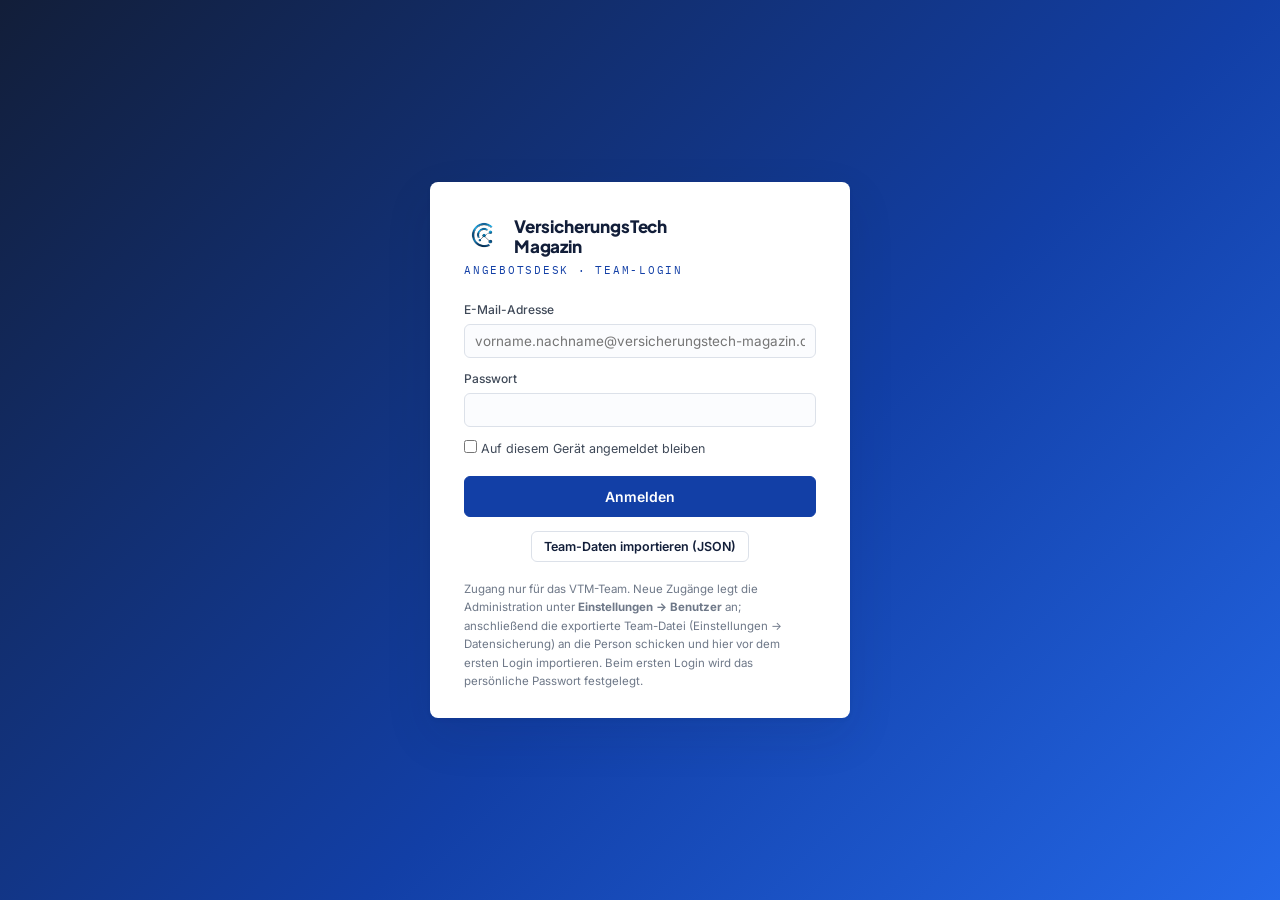
==== index.html @ db89c4b0 "Team-Onboarding: Datenimport direkt am Login-Screen Neue Benutzer existieren nur im Browser der Admi" ====
<!DOCTYPE html>
<html lang="de">
<head>
<meta charset="UTF-8">
<meta name="viewport" content="width=device-width, initial-scale=1.0">
<meta name="robots" content="noindex, nofollow">
<title>VTM Angebotsdesk · Angebote, Verträge &amp; Rechnungen</title>
<link rel="icon" type="image/png" href="assets/vtm-logo-color.png">
<link rel="preconnect" href="https://fonts.googleapis.com">
<link href="https://fonts.googleapis.com/css2?family=Plus+Jakarta+Sans:wght@500;600;700;800&family=Inter:wght@400;500;600;700&family=Source+Serif+4:ital,opsz,wght@0,8..60,400;0,8..60,600;1,8..60,400&family=IBM+Plex+Mono:wght@400;500;600&display=swap" rel="stylesheet">
<link rel="stylesheet" href="app.css">
</head>
<body>

<!-- ================= LOGIN ================= -->
<div class="login-screen" id="login-screen">
  <form class="login-card" id="login-form" novalidate>
    <div class="lc-brand">
      <img src="assets/vtm-logo-color.png" alt="">
      <b>VersicherungsTech<br>Magazin</b>
    </div>
    <div class="lc-sub">Angebotsdesk · Team-Login</div>
    <div class="login-error" id="login-error" role="alert"></div>
    <div class="login-info" id="login-info"></div>
    <label><span>E-Mail-Adresse</span>
      <input type="email" id="login-email" autocomplete="username" placeholder="vorname.nachname@versicherungstech-magazin.de" required>
    </label>
    <label id="login-pass-wrap"><span id="login-pass-label">Passwort</span>
      <input type="password" id="login-pass" autocomplete="current-password" required>
    </label>
    <label id="login-pass2-wrap" style="display:none"><span>Passwort wiederholen</span>
      <input type="password" id="login-pass2" autocomplete="new-password">
    </label>
    <label class="login-remember"><input type="checkbox" id="login-remember"> Auf diesem Gerät angemeldet bleiben</label>
    <button type="submit" class="btn blue" id="login-submit">Anmelden</button>
    <div class="inline-actions" style="margin-top:14px;justify-content:center">
      <button type="button" class="btn" onclick="document.getElementById('login-import').click()">Team-Daten importieren (JSON)</button>
      <input type="file" id="login-import" accept="application/json" style="display:none">
    </div>
    <div class="lc-foot">Zugang nur für das VTM-Team. Neue Zugänge legt die Administration unter <b>Einstellungen → Benutzer</b> an; anschließend die exportierte Team-Datei (Einstellungen → Datensicherung) an die Person schicken und hier vor dem ersten Login importieren. Beim ersten Login wird das persönliche Passwort festgelegt.</div>
  </form>
</div>

<!-- ================= APP ================= -->
<div class="app" id="app">
  <aside class="sidebar">
    <div class="sb-brand">
      <img src="assets/vtm-logo-white.png" alt="">
      <div><b>VTM Angebotsdesk</b><span>Sales · Master Next</span></div>
    </div>
    <nav id="mainnav" aria-label="Hauptnavigation">
      <a href="#/dashboard" data-nav="dashboard">Dashboard</a>
      <a href="#/angebote" data-nav="angebote">Angebote</a>
      <a href="#/neu" data-nav="neu">＋ Neues Angebot</a>
      <a href="#/kunden" data-nav="kunden">Kunden</a>
      <a href="#/katalog" data-nav="katalog">Produkte &amp; Leistungen</a>
      <a href="#/freigaben" data-nav="freigaben">Freigaben <span class="nv-count" id="nav-freigaben-count" style="display:none"></span></a>
      <a href="#/vorlagen" data-nav="vorlagen">Vorlagen</a>
      <div class="nv-sep">Verwaltung</div>
      <a href="#/einstellungen" data-nav="einstellungen">Einstellungen</a>
    </nav>
    <div class="sb-user">
      <b id="sb-user-name">—</b>
      <span id="sb-user-role">—</span>
      <button onclick="Auth.logout()">Abmelden</button>
    </div>
  </aside>

  <div class="main">

    <!-- ===== DASHBOARD ===== -->
    <section class="view" id="view-dashboard" hidden>
      <div class="pagehead">
        <div><h1>Dashboard</h1><div class="ph-sub" id="dash-greeting"></div></div>
        <div class="spacer"></div>
        <button class="btn blue" onclick="Views.newOffer()">＋ Neues Angebot</button>
      </div>
      <div class="content" id="dash-content"></div>
    </section>

    <!-- ===== ANGEBOTE ===== -->
    <section class="view" id="view-angebote" hidden>
      <div class="pagehead">
        <div><h1>Angebote</h1><div class="ph-sub">Alle Angebote des Teams, mit Status und Freigabestand</div></div>
        <div class="spacer"></div>
        <button class="btn" onclick="Views.exportOffersCSV()">CSV-Export</button>
        <button class="btn blue" onclick="Views.newOffer()">＋ Neues Angebot</button>
      </div>
      <div class="content">
        <div class="toolbar">
          <input type="search" id="offers-search" placeholder="Suchen: Nummer, Kunde, Betreff …" aria-label="Angebote durchsuchen">
          <select id="offers-status" aria-label="Nach Status filtern">
            <option value="">Alle Status</option>
            <option value="entwurf">Entwurf</option>
            <option value="pruefung">In Prüfung</option>
            <option value="freigegeben">Freigegeben</option>
            <option value="versendet">Versendet</option>
            <option value="angenommen">Angenommen</option>
            <option value="abgelehnt">Abgelehnt</option>
          </select>
          <select id="offers-betreuer" aria-label="Nach Betreuung filtern"><option value="">Alle Betreuer</option></select>
          <div class="spacer"></div>
          <span class="result-count" id="offers-count"></span>
        </div>
        <div class="card table-scroll" id="offers-table"></div>
      </div>
    </section>

    <!-- ===== EDITOR ===== -->
    <section class="view" id="view-editor" hidden>
      <div class="editor-bar">
        <button class="btn" onclick="Editor.backToList()">← Angebote</button>
        <span class="eb-id" id="editor-id">—</span>
        <span id="editor-status"></span>
        <div class="spacer"></div>
        <span class="autosave" id="editor-autosave"></span>
        <button class="btn" onclick="Editor.save(true)">Speichern</button>
        <span id="editor-workflow-actions"></span>
        <button class="btn" onclick="Editor.mailText()">E-Mail-Text</button>
        <button class="btn" onclick="Editor.exportWord()">Word-Export</button>
        <button class="btn blue" onclick="Editor.print()">Als PDF drucken</button>
      </div>
      <nav class="tabs" aria-label="Dokumenttyp">
        <button id="tab-angebot" class="active" onclick="Editor.setTab('angebot')">Angebot</button>
        <button id="tab-vertrag" onclick="Editor.setTab('vertrag')">Vertrag</button>
        <button id="tab-rechnung" onclick="Editor.setTab('rechnung')">Rechnung</button>
      </nav>

      <div class="editor-layout">
        <div class="formpane" id="formpane">

          <div class="notice warn" id="freigabe-note" style="display:none"></div>

          <!-- ===== ANGEBOT-FORMULAR ===== -->
          <div id="form-angebot">
            <fieldset>
              <legend>Kunde</legend>
              <div class="row">
                <label><span>Aus Kundenliste übernehmen</span>
                  <select id="kunde-select" onchange="Editor.pickCustomer(this.value)"><option value="">— Kunde wählen —</option></select></label>
                <label><span>&nbsp;</span><button type="button" class="btn" style="width:100%" onclick="Editor.saveAsCustomer()">Als Kunde speichern</button></label>
              </div>
              <div class="row">
                <label class="single" style="grid-column:1/-1"><span>Firma</span><input type="text" data-k="kunde.firma" placeholder="Muster Versicherung AG"></label>
              </div>
              <div class="row">
                <label><span>Anrede</span>
                  <select data-k="kunde.anrede"><option>Frau</option><option>Herr</option><option value="">Neutral</option></select></label>
                <label><span>Ansprechpartner/in</span><input type="text" data-k="kunde.name" placeholder="Hanna Löbe"></label>
              </div>
              <div class="row">
                <label><span>Funktion</span><input type="text" data-k="kunde.funktion" placeholder="Managerin Marketing"></label>
                <label><span>E-Mail</span><input type="email" data-k="kunde.email" placeholder="h.loebe@..."></label>
              </div>
              <div class="row">
                <label><span>Straße, Nr.</span><input type="text" data-k="kunde.strasse" placeholder="Riesstraße 25"></label>
                <label><span>PLZ, Ort</span><input type="text" data-k="kunde.plzort" placeholder="80992 München"></label>
              </div>
            </fieldset>

            <fieldset>
              <legend>Angebot</legend>
              <div class="row thirds">
                <label><span>Angebotsnr.</span><input type="text" data-k="meta.nr" placeholder="A-2026-042"></label>
                <label><span>Datum</span><input type="date" data-k="meta.datum"></label>
                <label><span>Gültig bis</span><input type="date" data-k="meta.gueltig"></label>
              </div>
              <div class="inline-actions"><button type="button" class="btn" onclick="Editor.pullNumber('angebot')">Nächste Nummer ziehen</button></div>
              <div class="row" style="margin-top:10px">
                <label class="single" style="grid-column:1/-1"><span>Betreff / Kampagnentitel</span><input type="text" data-k="meta.betreff" placeholder="Mediapaket zur Bewerbung der ..."></label>
              </div>
              <div class="row">
                <label><span>Anlass / Event (optional)</span><input type="text" data-k="meta.anlass" placeholder="MMM Fachmesse, 21. April 2026"></label>
                <label><span>Betreuung durch</span>
                  <select data-k="meta.betreuer" id="betreuer-select"></select></label>
              </div>
              <label class="switch"><input type="checkbox" data-k="meta.kpi" checked> Reichweiten-Kennzahlen im Angebot zeigen</label>
            </fieldset>

            <fieldset>
              <legend>Anschreiben</legend>
              <div class="row">
                <label><span>Vorlage</span><select id="anschreiben-tpl"></select></label>
                <label><span>&nbsp;</span><button type="button" class="btn" style="width:100%" onclick="Editor.applyTemplate()">Vorlage einsetzen</button></label>
              </div>
              <textarea data-k="anschreiben" rows="7" placeholder="Persönliches Anschreiben ..."></textarea>
              <div class="inline-actions"><button type="button" class="btn" onclick="Editor.genAnschreiben()">Vorschlag aus Kundendaten erzeugen</button></div>
              <div class="hint">Der Vorschlag ist ein Startpunkt. Bitte immer individuell anpassen.</div>
            </fieldset>

            <fieldset>
              <legend>Leistungskatalog</legend>
              <div class="cat-group">Beliebte Kombinationen · 1 Klick, danach frei anpassbar</div>
              <div class="bundles" id="bundles"></div>
              <div id="catalog"></div>
              <div class="inline-actions" style="margin-top:12px"><button type="button" class="btn ghost" onclick="Editor.addPos()">＋ Freie Position</button></div>
            </fieldset>

            <fieldset>
              <legend>Positionen &amp; Preis</legend>
              <div id="poslist"></div>
              <div class="row" style="margin-top:12px">
                <label><span>Paketrabatt gesamt (%)</span><input type="number" min="0" max="100" step="0.5" data-k="rabatt"></label>
                <label><span>Zahlungsziel (Tage)</span><input type="number" min="0" step="1" data-k="zahlungsziel"></label>
              </div>
              <div class="hint" style="margin-bottom:8px">Mengenrabatt für Sponsored LinkedIn Posts (ab 5 Posts −10 %, ab 10 Posts −20 %) wird automatisch als Positionsrabatt gesetzt.</div>
              <div class="totals" id="totals"></div>
            </fieldset>

            <fieldset>
              <legend>Interne Steuerung (erscheint nicht im Dokument)</legend>
              <div class="row">
                <label><span>Wiedervorlage am</span><input type="date" data-k="intern.wiedervorlage"></label>
                <label><span>Abschlusswahrscheinlichkeit</span>
                  <select data-k="intern.chance">
                    <option value="">—</option><option value="25">25 % · Erstkontakt</option>
                    <option value="50">50 % · Angebot besprochen</option>
                    <option value="75">75 % · Mündliche Zusage</option>
                  </select></label>
              </div>
              <label class="single"><span>Interne Notiz</span><textarea data-k="intern.notiz" rows="3" placeholder="Gesprächsnotizen, nächste Schritte …"></textarea></label>
            </fieldset>
          </div>

          <!-- ===== VERTRAG-FORMULAR ===== -->
          <div id="form-vertrag" style="display:none">
            <div class="notice">Kundendaten, Angebotsbezug und Vergütung werden automatisch aus dem Angebot übernommen. Hier nur die vertragsspezifischen Punkte ergänzen.</div>
            <fieldset>
              <legend>Vertragsdaten</legend>
              <div class="row thirds">
                <label><span>Vertrags-Nr.</span><input type="text" data-k="vertrag.nr" placeholder="V-2026-018"></label>
                <label><span>Vertragsdatum</span><input type="date" data-k="vertrag.datum"></label>
                <label><span>Gerichtsstand</span><input type="text" data-k="vertrag.gerichtsstand"></label>
              </div>
              <div class="inline-actions"><button type="button" class="btn" onclick="Editor.pullNumber('vertrag')">Nächste Nummer ziehen</button></div>
            </fieldset>
            <fieldset>
              <legend>Laufzeit &amp; Kündigung</legend>
              <div class="row">
                <label><span>Beginn</span><input type="date" data-k="vertrag.beginn"></label>
                <label><span>Ende</span><input type="date" data-k="vertrag.ende"></label>
              </div>
              <div class="row single">
                <label><span>Kündigungsfrist</span><input type="text" data-k="vertrag.kuendigung" placeholder="drei Monate zum Laufzeitende"></label>
              </div>
            </fieldset>
            <fieldset>
              <legend>Ergänzende Regelungen (optional)</legend>
              <textarea data-k="vertrag.zusatz" rows="4" placeholder="z. B. Freigabeprozesse, Materiallieferung, Reporting-Turnus ..."></textarea>
            </fieldset>
            <div class="notice warn"><b>Hinweis:</b> Dieses Dokument ist ein Vertragsentwurf auf Basis der VTM-Standardvorlage. Vor Versand an den Kunden gilt die interne Freigabe durch die Geschäftsführung; bei Abweichungen von der Standardvorlage zusätzlich rechtliche Prüfung.</div>
          </div>

          <!-- ===== RECHNUNG-FORMULAR ===== -->
          <div id="form-rechnung" style="display:none">
            <div class="notice">Empfänger und Positionen werden aus dem Angebot übernommen. Rechnungsnummernkreis: VTM-JJJJ-NNNN (fortlaufend mit den bestehenden Rechnungen).</div>
            <fieldset>
              <legend>Rechnungsdaten</legend>
              <div class="row">
                <label><span>Rechnungsnr.</span><input type="text" data-k="rechnung.nr" placeholder="VTM-2026-0028"></label>
                <label><span>Rechnungsdatum</span><input type="date" data-k="rechnung.datum"></label>
              </div>
              <div class="inline-actions"><button type="button" class="btn" onclick="Editor.pullNumber('rechnung')">Nächste Nummer ziehen</button></div>
              <div class="row" style="margin-top:10px">
                <label><span>Leistungszeitraum von</span><input type="date" data-k="rechnung.von"></label>
                <label><span>Leistungszeitraum bis</span><input type="date" data-k="rechnung.bis"></label>
              </div>
              <div class="row single">
                <label><span>Bezug (optional, z. B. Angebots- oder Vertragsnummer)</span><input type="text" data-k="rechnung.bezug" placeholder="wird sonst automatisch aus dem Angebot übernommen"></label>
              </div>
              <div class="hint">Fälligkeitsdatum wird aus Rechnungsdatum + Zahlungsziel (Reiter Angebot) berechnet.</div>
            </fieldset>
            <div class="notice warn"><b>Interner Hinweis (nicht auf der Rechnung):</b> USt-Ausweis 19 % entspricht der aktuellen Praxis. Die Abgrenzung zur Kleinunternehmerregelung nach § 19 UStG ist beim Steuerberater in Klärung. Bis zur Klärung Rechnungen nur nach Rücksprache mit der Geschäftsführung versenden.</div>
          </div>
        </div>

        <!-- ===== PREVIEW ===== -->
        <div class="previewpane">
          <div class="sheet doc" id="sheet-angebot"></div>
          <div class="sheet doc" id="sheet-vertrag" style="display:none"></div>
          <div class="sheet doc" id="sheet-rechnung" style="display:none"></div>
        </div>
      </div>
    </section>

    <!-- ===== KUNDEN ===== -->
    <section class="view" id="view-kunden" hidden>
      <div class="pagehead">
        <div><h1>Kunden</h1><div class="ph-sub">Gemeinsamer Kundenstamm des Teams</div></div>
        <div class="spacer"></div>
        <button class="btn blue" onclick="Views.editCustomer()">＋ Neuer Kunde</button>
      </div>
      <div class="content">
        <div class="toolbar">
          <input type="search" id="kunden-search" placeholder="Suchen: Firma, Ansprechpartner, Ort …" aria-label="Kunden durchsuchen">
          <div class="spacer"></div>
          <span class="result-count" id="kunden-count"></span>
        </div>
        <div class="card table-scroll" id="kunden-table"></div>
      </div>
    </section>

    <!-- ===== KATALOG ===== -->
    <section class="view" id="view-katalog" hidden>
      <div class="pagehead">
        <div><h1>Produkte &amp; Leistungen</h1><div class="ph-sub">Leistungskatalog und Paket-Kombinationen · Preise netto zzgl. USt.</div></div>
      </div>
      <div class="content" id="katalog-content"></div>
    </section>

    <!-- ===== FREIGABEN ===== -->
    <section class="view" id="view-freigaben" hidden>
      <div class="pagehead">
        <div><h1>Freigaben</h1><div class="ph-sub" id="freigaben-sub"></div></div>
      </div>
      <div class="content" id="freigaben-content"></div>
    </section>

    <!-- ===== VORLAGEN ===== -->
    <section class="view" id="view-vorlagen" hidden>
      <div class="pagehead">
        <div><h1>Vorlagen</h1><div class="ph-sub">Textbausteine für Anschreiben und E-Mails</div></div>
        <div class="spacer"></div>
        <button class="btn blue" onclick="Views.editTemplate()">＋ Neue Vorlage</button>
      </div>
      <div class="content" id="vorlagen-content"></div>
    </section>

    <!-- ===== EINSTELLUNGEN ===== -->
    <section class="view" id="view-einstellungen" hidden>
      <div class="pagehead">
        <div><h1>Einstellungen</h1><div class="ph-sub" id="settings-sub"></div></div>
      </div>
      <div class="content" id="settings-content"></div>
    </section>

  </div>
</div>

<!-- Generisches Modal -->
<div class="modal-bg" id="modal-bg">
  <div class="modal" id="modal" role="dialog" aria-modal="true"></div>
</div>

<div class="toast" id="toast" role="status" aria-live="polite"></div>

<script src="data.js"></script>
<script src="app.js"></script>
</body>
</html>
---- app.css ----
/* =========================================================
   VTM Angebotsdesk · Stylesheet
   Design Tokens: VTM Brand Design System „Master Next"
   Webanwendungs-Regeln: Cobalt strukturiert, Electric für
   Aktionen, Brass nur für Research/Evidenz, keine
   dekorative Dauerbewegung.
   ========================================================= */

:root{
  /* Primitive Farben */
  --c-cobalt-950:#121e39; --c-cobalt-900:#172645; --c-cobalt-800:#203255; --c-cobalt-700:#2c4065;
  --c-blue-800:#0e3387; --c-blue-700:#123fa6; --c-blue-600:#2468e8; --c-blue-500:#427ef0;
  --c-blue-100:#dce8ff; --c-blue-050:#f2f6ff;
  --c-brass-700:#9b7017; --c-brass-600:#b48220; --c-brass-500:#c99b32; --c-brass-300:#e4c36e; --c-brass-100:#f8edcf;
  --c-white:#ffffff; --c-paper:#fbfcfe; --c-paper-blue:#f7f9fd;
  --c-neutral-100:#edf0f5; --c-neutral-200:#dce1e9; --c-neutral-300:#c7ced9;
  --c-neutral-500:#6e7888; --c-neutral-700:#3f4958; --c-black:#080d18;
  --c-success:#17663a; --c-success-bg:#e8f6ee;
  --c-warning:#7a5200; --c-warning-bg:#fff3d2;
  --c-danger:#a52626; --c-danger-bg:#fdeaea;

  /* Semantik */
  --surface-page:var(--c-white); --surface-soft:var(--c-paper);
  --surface-muted:var(--c-paper-blue); --surface-dark:var(--c-cobalt-950);
  --text-primary:var(--c-cobalt-950); --text-secondary:var(--c-neutral-700);
  --text-muted:var(--c-neutral-500); --text-inverse:var(--c-white);
  --border-soft:rgb(18 30 57 / 0.10); --border-medium:rgb(18 30 57 / 0.18);
  --border-electric:rgb(18 63 166 / 0.24); --border-brass:rgb(155 112 23 / 0.26);
  --action:var(--c-blue-700); --action-hover:var(--c-blue-800);
  --action-soft:var(--c-blue-050); --focus:var(--c-blue-600);
  --research:var(--c-brass-700);

  /* Typografie */
  --font-display:"Plus Jakarta Sans","Aptos Display","Segoe UI",Arial,sans-serif;
  --font-body:"Inter","Aptos","Segoe UI",Arial,sans-serif;
  --font-editorial:"Source Serif 4","Iowan Old Style","Palatino Linotype",Georgia,serif;
  --font-mono:"IBM Plex Mono","SFMono-Regular",Consolas,"Liberation Mono",monospace;

  /* Layout */
  --radius-s:4px; --radius-m:6px; --radius-l:8px;
  --shadow-soft:0 1px 2px rgb(18 30 57 / .04),0 12px 32px rgb(18 30 57 / .055);
  --shadow-medium:0 2px 4px rgb(18 30 57 / .05),0 18px 48px rgb(18 30 57 / .10);
  --gradient-brand:linear-gradient(135deg,var(--c-cobalt-950) 0%,var(--c-blue-700) 58%,var(--c-blue-600) 100%);
  --gradient-signature:linear-gradient(135deg,var(--c-brass-300),var(--c-brass-500) 46%,var(--c-brass-700));
  --sidebar-w:232px;
}

*{box-sizing:border-box;margin:0;padding:0}
html,body{height:100%}
body{font-family:var(--font-body);background:var(--surface-muted);color:var(--text-primary);font-size:14px;line-height:1.55}
:focus-visible{outline:2px solid var(--focus);outline-offset:2px}
button{font-family:inherit}
a{color:var(--action)}

/* ============ LOGIN ============ */
.login-screen{position:fixed;inset:0;display:flex;align-items:center;justify-content:center;background:var(--surface-dark);background-image:var(--gradient-brand);z-index:500;padding:20px}
.login-card{background:#fff;border-radius:var(--radius-l);box-shadow:var(--shadow-medium);width:min(420px,94vw);padding:34px 34px 28px}
.login-card .lc-brand{display:flex;align-items:center;gap:12px;margin-bottom:6px}
.login-card .lc-brand img{height:38px;width:auto}
.login-card .lc-brand b{font-family:var(--font-display);font-size:17px;font-weight:800;letter-spacing:-.01em;line-height:1.2}
.login-card .lc-sub{font-family:var(--font-mono);font-size:11px;letter-spacing:.16em;text-transform:uppercase;color:var(--action);margin-bottom:22px}
.login-card label{display:block;margin-bottom:12px}
.login-card label span{display:block;font-size:12px;color:var(--text-secondary);margin-bottom:4px;font-weight:500}
.login-card .login-error{background:var(--c-danger-bg);color:var(--c-danger);border-radius:var(--radius-m);padding:9px 12px;font-size:12.5px;margin-bottom:12px;display:none}
.login-card .login-info{background:var(--action-soft);color:var(--text-secondary);border:1px solid var(--border-electric);border-radius:var(--radius-m);padding:9px 12px;font-size:12.5px;margin-bottom:12px;display:none}
.login-card .login-error.show,.login-card .login-info.show{display:block}
.login-card .btn.blue{width:100%;padding:11px;font-size:14px;margin-top:6px}
.login-card .lc-foot{margin-top:18px;font-size:11.5px;color:var(--text-muted);line-height:1.6}
.login-remember{display:flex;align-items:center;gap:8px;font-size:12.5px;color:var(--text-secondary);margin:4px 0 6px;cursor:pointer}
.login-remember input{width:auto}

/* ============ APP SHELL ============ */
.app{display:none;min-height:100vh}
.app.active{display:block}

.sidebar{position:fixed;top:0;left:0;bottom:0;width:var(--sidebar-w);background:var(--surface-dark);color:var(--text-inverse);display:flex;flex-direction:column;z-index:60}
.sidebar .sb-brand{display:flex;align-items:center;gap:10px;padding:16px 18px 14px;border-bottom:1px solid rgba(255,255,255,.12)}
.sidebar .sb-brand img{height:30px;width:auto}
.sidebar .sb-brand b{font-family:var(--font-display);font-weight:800;font-size:13.5px;line-height:1.25;letter-spacing:-.01em}
.sidebar .sb-brand span{display:block;font-family:var(--font-mono);font-size:9.5px;color:var(--c-blue-100);letter-spacing:.16em;text-transform:uppercase;font-weight:400}
.sidebar nav{flex:1;padding:14px 10px;overflow-y:auto}
.sidebar nav a{display:flex;align-items:center;gap:10px;color:rgba(255,255,255,.78);text-decoration:none;font-size:13px;font-weight:500;padding:9px 12px;border-radius:var(--radius-m);margin-bottom:2px;border-left:2.5px solid transparent}
.sidebar nav a:hover{background:rgba(255,255,255,.08);color:#fff}
.sidebar nav a[aria-current="page"]{background:rgba(36,104,232,.22);color:#fff;border-left-color:var(--c-blue-600)}
.sidebar nav a .nv-count{margin-left:auto;font-family:var(--font-mono);font-size:10.5px;background:var(--c-blue-600);color:#fff;border-radius:99px;padding:1px 7px}
.sidebar nav .nv-sep{font-family:var(--font-mono);font-size:9.5px;letter-spacing:.16em;text-transform:uppercase;color:rgba(255,255,255,.4);padding:14px 12px 6px}
.sidebar .sb-user{border-top:1px solid rgba(255,255,255,.12);padding:14px 18px;font-size:12.5px}
.sidebar .sb-user b{display:block;font-size:13px}
.sidebar .sb-user span{color:rgba(255,255,255,.6);font-family:var(--font-mono);font-size:10.5px;letter-spacing:.08em;text-transform:uppercase}
.sidebar .sb-user button{margin-top:8px;background:transparent;border:1px solid rgba(255,255,255,.28);color:#fff;font-size:11.5px;padding:5px 10px;border-radius:var(--radius-m);cursor:pointer}
.sidebar .sb-user button:hover{background:rgba(255,255,255,.12)}

.main{margin-left:var(--sidebar-w);min-height:100vh;display:flex;flex-direction:column}
.pagehead{background:var(--surface-page);border-bottom:1px solid var(--c-neutral-200);padding:16px 28px;display:flex;align-items:center;gap:16px;flex-wrap:wrap;position:sticky;top:0;z-index:40}
.pagehead h1{font-family:var(--font-display);font-size:19px;font-weight:800;letter-spacing:-.01em}
.pagehead .ph-sub{font-size:12.5px;color:var(--text-muted)}
.pagehead .spacer{flex:1}
.content{padding:24px 28px 70px;flex:1}

@media(max-width:900px){
  :root{--sidebar-w:0px}
  .sidebar{position:sticky;width:100%;bottom:auto;flex-direction:row;align-items:center;height:auto;overflow-x:auto}
  .sidebar .sb-brand{border-bottom:none;padding:10px 14px;flex:none}
  .sidebar nav{display:flex;padding:6px;flex:none}
  .sidebar nav .nv-sep{display:none}
  .sidebar nav a{white-space:nowrap;border-left:none;border-bottom:2.5px solid transparent}
  .sidebar nav a[aria-current="page"]{border-bottom-color:var(--c-blue-600)}
  .sidebar .sb-user{display:none}
  .main{margin-left:0}
  .pagehead{position:static}
}

/* ============ KOMPONENTEN ============ */
.btn{border:1px solid var(--c-neutral-200);background:#fff;color:var(--text-primary);font-size:12.5px;font-weight:600;padding:7px 12px;border-radius:var(--radius-m);cursor:pointer;transition:all .15s}
.btn:hover{border-color:var(--action);color:var(--action)}
.btn.ghost{border-style:dashed;color:var(--text-secondary)}
.btn.danger{color:var(--c-danger)}
.btn.danger:hover{border-color:var(--c-danger)}
.btn.blue{background:var(--action);border-color:var(--action);color:#fff}
.btn.blue:hover{background:var(--action-hover);border-color:var(--action-hover);color:#fff}
.btn.success{background:var(--c-success);border-color:var(--c-success);color:#fff}
.btn.success:hover{opacity:.92}
.btn:disabled{opacity:.5;cursor:not-allowed}
.inline-actions{display:flex;gap:8px;flex-wrap:wrap;margin-top:6px}

.badge{display:inline-flex;align-items:center;gap:5px;font-family:var(--font-mono);font-size:10.5px;letter-spacing:.06em;padding:3px 9px;border-radius:99px;font-weight:500;white-space:nowrap}
.badge::before{content:"";width:6px;height:6px;border-radius:50%;background:currentColor}
.badge.st-entwurf{background:var(--c-neutral-100);color:var(--c-neutral-700)}
.badge.st-pruefung{background:var(--c-warning-bg);color:var(--c-warning)}
.badge.st-freigegeben{background:var(--action-soft);color:var(--action)}
.badge.st-versendet{background:var(--c-blue-100);color:var(--c-blue-800)}
.badge.st-angenommen{background:var(--c-success-bg);color:var(--c-success)}
.badge.st-abgelehnt{background:var(--c-danger-bg);color:var(--c-danger)}
.badge.st-abgelaufen{background:var(--c-neutral-100);color:var(--text-muted)}

.card{background:var(--surface-page);border:1px solid var(--c-neutral-200);border-radius:var(--radius-l);padding:18px 20px;box-shadow:var(--shadow-soft)}
.card h2{font-family:var(--font-mono);font-size:11px;letter-spacing:.16em;text-transform:uppercase;color:var(--action);font-weight:600;margin-bottom:12px;display:flex;align-items:center;gap:8px}
.card h2::after{content:"";flex:1;height:1px;background:var(--border-soft)}
.card h2 .h2-action{margin-left:auto}
.cardgrid{display:grid;gap:16px}
.cardgrid.cols-2{grid-template-columns:1fr 1fr}
@media(max-width:1100px){.cardgrid.cols-2{grid-template-columns:1fr}}

.kpi-row{display:grid;grid-template-columns:repeat(auto-fit,minmax(170px,1fr));gap:14px;margin-bottom:20px}
.kpi-tile{background:var(--surface-page);border:1px solid var(--c-neutral-200);border-radius:var(--radius-l);padding:16px 18px;box-shadow:var(--shadow-soft)}
.kpi-tile .kt-label{font-family:var(--font-mono);font-size:10px;letter-spacing:.14em;text-transform:uppercase;color:var(--text-muted);margin-bottom:6px}
.kpi-tile .kt-value{font-family:var(--font-display);font-size:24px;font-weight:800;letter-spacing:-.01em;font-variant-numeric:tabular-nums}
.kpi-tile .kt-note{font-size:11.5px;color:var(--text-secondary);margin-top:3px}
.kpi-tile.dark{background:var(--surface-dark);border-color:var(--surface-dark);color:#fff}
.kpi-tile.dark .kt-label{color:var(--c-blue-100)}
.kpi-tile.dark .kt-note{color:rgba(255,255,255,.65)}

table.data{width:100%;border-collapse:collapse;font-size:13px}
table.data th{font-family:var(--font-mono);font-size:10.5px;letter-spacing:.1em;text-transform:uppercase;color:var(--text-secondary);text-align:left;border-bottom:1.5px solid var(--text-primary);padding:8px 10px;white-space:nowrap}
table.data th.num,table.data td.num{text-align:right;font-variant-numeric:tabular-nums;white-space:nowrap}
table.data td{border-bottom:1px solid var(--border-soft);padding:10px;vertical-align:middle}
table.data tbody tr{cursor:default}
table.data tbody tr.clickable{cursor:pointer}
table.data tbody tr.clickable:hover{background:var(--action-soft)}
table.data .mono{font-family:var(--font-mono);font-size:12px}
table.data .sub{display:block;font-size:11.5px;color:var(--text-muted)}
.table-scroll{overflow-x:auto}

.toolbar{display:flex;gap:10px;align-items:center;flex-wrap:wrap;margin-bottom:16px}
.toolbar input[type=search],.toolbar select{border:1px solid var(--c-neutral-200);border-radius:var(--radius-m);padding:8px 11px;font-family:var(--font-body);font-size:13px;background:var(--surface-page)}
.toolbar input[type=search]{min-width:230px}
.toolbar .spacer{flex:1}
.result-count{font-family:var(--font-mono);font-size:11px;color:var(--text-muted)}

.empty{color:var(--text-secondary);font-size:13px;text-align:center;padding:28px 12px}
.empty b{display:block;font-family:var(--font-display);font-size:14.5px;color:var(--text-primary);margin-bottom:4px}
.empty .btn{margin-top:12px}

.list-plain{list-style:none}
.list-plain li{display:flex;justify-content:space-between;gap:10px;align-items:center;padding:9px 2px;border-bottom:1px solid var(--border-soft);font-size:13px}
.list-plain li:last-child{border-bottom:none}
.list-plain .lp-main b{display:block;font-size:13px}
.list-plain .lp-main span{font-size:11.5px;color:var(--text-muted)}

/* Formulare */
fieldset{border:none;margin-bottom:26px}
legend{font-family:var(--font-mono);font-size:11px;letter-spacing:.16em;text-transform:uppercase;color:var(--action);font-weight:600;margin-bottom:12px;display:flex;align-items:center;gap:8px;width:100%}
legend::after{content:"";flex:1;height:1px;background:var(--border-soft)}
#form-angebot fieldset legend::before,#form-vertrag fieldset legend::before,#form-rechnung fieldset legend::before{counter-increment:leg;content:counter(leg,decimal-leading-zero) " ·";color:var(--text-muted);font-weight:500}
#form-angebot,#form-vertrag,#form-rechnung{counter-reset:leg}
.row{display:grid;grid-template-columns:1fr 1fr;gap:10px;margin-bottom:10px}
.row.single{grid-template-columns:1fr}
.row.thirds{grid-template-columns:1fr 1fr 1fr}
label{display:block}
label>span{display:block;font-size:11.5px;color:var(--text-secondary);margin-bottom:4px;font-weight:500}
input[type=text],input[type=email],input[type=password],input[type=date],input[type=number],input[type=search],select,textarea{
  width:100%;border:1px solid var(--c-neutral-200);border-radius:var(--radius-m);padding:8px 10px;font-family:var(--font-body);font-size:13.5px;color:var(--text-primary);background:var(--surface-soft);transition:border-color .15s}
input:focus,select:focus,textarea:focus{outline:none;border-color:var(--action);background:#fff}
textarea{resize:vertical;line-height:1.55}
.hint{font-size:11.5px;color:var(--text-muted);margin-top:4px}
.field-error{font-size:11.5px;color:var(--c-danger);margin-top:4px}
.switch{display:flex;align-items:center;gap:8px;font-size:13px;color:var(--text-secondary);cursor:pointer;margin-bottom:8px}
.switch input{width:auto}

.notice{background:var(--action-soft);border:1px solid var(--border-electric);border-radius:var(--radius-l);padding:10px 12px;font-size:12.5px;color:var(--text-secondary);margin-bottom:16px}
.notice.warn{background:var(--c-warning-bg);border-color:rgb(122 82 0 / .25)}
.notice.warn b{color:var(--c-warning)}
.notice.success{background:var(--c-success-bg);border-color:rgb(23 102 58 / .25)}
.notice.success b{color:var(--c-success)}
.notice.danger{background:var(--c-danger-bg);border-color:rgb(165 38 38 / .25)}
.notice.danger b{color:var(--c-danger)}

/* ============ EDITOR ============ */
.editor-bar{background:var(--surface-page);border-bottom:1px solid var(--c-neutral-200);padding:10px 28px;display:flex;align-items:center;gap:10px;flex-wrap:wrap;position:sticky;top:0;z-index:45}
.editor-bar .eb-id{font-family:var(--font-mono);font-size:12px;color:var(--text-secondary)}
.editor-bar .eb-id b{color:var(--text-primary)}
.editor-bar .spacer{flex:1}
.editor-bar .autosave{font-family:var(--font-mono);font-size:10.5px;color:var(--text-muted)}

.tabs{display:flex;gap:0;background:var(--surface-page);border-bottom:1px solid var(--c-neutral-200);padding:0 28px}
.tabs button{background:none;border:none;border-bottom:2.5px solid transparent;padding:12px 18px;font-family:var(--font-mono);font-size:12px;letter-spacing:.1em;text-transform:uppercase;color:var(--text-secondary);cursor:pointer}
.tabs button.active{color:var(--action);border-bottom-color:var(--action);font-weight:600}

.editor-layout{display:grid;grid-template-columns:minmax(390px,480px) 1fr;gap:0}
@media(max-width:1050px){.editor-layout{grid-template-columns:1fr}.previewpane{border-left:none;border-top:1px solid var(--c-neutral-200)}}
.formpane{padding:22px 24px 60px;background:var(--surface-page);overflow-y:auto}

/* Katalog im Editor */
.cat-group{font-family:var(--font-mono);font-size:10px;letter-spacing:.14em;text-transform:uppercase;color:var(--text-muted);margin:14px 0 6px}
.cat-group:first-child{margin-top:0}
.catalog{display:grid;grid-template-columns:1fr 1fr;gap:8px}
.catalog button{text-align:left;border:1px solid var(--c-neutral-200);background:var(--surface-soft);border-radius:var(--radius-l);padding:9px 11px;cursor:pointer;transition:all .15s}
.catalog button:hover{border-color:var(--border-electric);background:var(--action-soft)}
.catalog b{display:block;font-size:12px;font-weight:700;color:var(--text-primary);line-height:1.3}
.catalog em{display:block;font-style:normal;font-family:var(--font-mono);font-size:10.5px;color:var(--action);margin-top:3px}
.bundles{display:grid;grid-template-columns:1fr;gap:8px;margin-bottom:6px}
.bundles button{text-align:left;border:1px solid var(--border-electric);background:var(--action-soft);border-radius:var(--radius-l);padding:10px 12px;cursor:pointer;transition:all .15s;display:flex;justify-content:space-between;align-items:center;gap:10px}
.bundles button:hover{background:#e9efff}
.bundles .bn b{display:block;font-family:var(--font-display);font-size:12.5px;font-weight:800}
.bundles .bn span{font-size:11.5px;color:var(--text-secondary)}
.bundles .bp{font-family:var(--font-mono);font-size:12px;color:var(--action);font-weight:600;white-space:nowrap}

/* Positionen */
.pos{border:1px solid var(--c-neutral-200);border-radius:var(--radius-l);padding:12px;margin-bottom:10px;background:var(--surface-soft);position:relative}
.pos .pos-head{display:grid;grid-template-columns:1fr 58px 92px 92px 62px 26px;gap:7px;align-items:end;margin-bottom:8px}
.pos .del{border:none;background:none;color:var(--c-neutral-300);font-size:16px;cursor:pointer;line-height:1;padding:6px 0}
.pos .del:hover{color:var(--c-danger)}
.totals{border-top:2px solid var(--text-primary);margin-top:14px;padding-top:10px;font-size:13.5px}
.totals .trow{display:flex;justify-content:space-between;padding:3px 0}
.totals .trow.grand{font-weight:800;font-size:15px;border-top:1px solid var(--border-soft);margin-top:6px;padding-top:8px}
.totals .trow .neg{color:var(--text-secondary)}

/* ============ PREVIEW / DOKUMENT ============ */
.previewpane{background:var(--c-neutral-100);border-left:1px solid var(--c-neutral-200);padding:28px 20px;overflow-y:auto;display:flex;flex-direction:column;align-items:center;gap:24px}
.sheet{background:#fff;width:210mm;max-width:100%;min-height:296mm;box-shadow:var(--shadow-medium);padding:20mm 18mm 26mm;position:relative;font-size:10.5pt;color:var(--text-primary)}

.doc-band{background:var(--surface-dark);background-image:var(--gradient-brand);color:#fff;margin:-20mm -18mm 0;padding:9mm 18mm 8mm;display:flex;justify-content:space-between;align-items:flex-end;print-color-adjust:exact;-webkit-print-color-adjust:exact}
.doc-band .wordmark b{font-family:var(--font-display);font-size:17pt;font-weight:800;letter-spacing:-.01em;display:block;line-height:1.15}
.doc-band .wordmark i{font-style:italic;font-size:8.5pt;color:var(--c-blue-100);font-family:var(--font-editorial)}
.doc-band .doctype{text-align:right}
.doc-band .doctype b{font-family:var(--font-mono);font-size:12pt;letter-spacing:.28em;color:#fff;display:block}
.doc-band .doctype span{font-family:var(--font-mono);font-size:8pt;color:var(--c-blue-100);letter-spacing:.1em}

/* Signature: Signal Line – eine Linie, ein seltener Lichtimpuls */
.signal-line{height:2px;margin:0 -18mm 9mm;background:var(--gradient-brand);position:relative;overflow:hidden;print-color-adjust:exact;-webkit-print-color-adjust:exact}
.signal-line::after{content:"";position:absolute;top:0;bottom:0;width:90px;background:linear-gradient(90deg,transparent,rgba(255,255,255,.9),transparent);animation:glint 14s ease-in-out infinite}
@keyframes glint{0%{transform:translateX(-120px)}16%{transform:translateX(calc(210mm + 120px))}100%{transform:translateX(calc(210mm + 120px))}}
@media (prefers-reduced-motion:reduce){.signal-line::after{animation:none;display:none}}

.eyebrow{font-family:var(--font-mono);font-size:7.5pt;letter-spacing:.18em;text-transform:uppercase;color:var(--action);font-weight:600;margin-bottom:2mm}
.eyebrow::before{content:"▪ ";color:var(--c-blue-600)}
.eyebrow.research{color:var(--research)}
.eyebrow.research::before{color:var(--c-brass-500)}
.doc h1{font-family:var(--font-display);font-size:16pt;font-weight:800;letter-spacing:-.01em;margin-bottom:1.5mm;line-height:1.2}
.doc .sub{color:var(--text-secondary);font-size:10pt;margin-bottom:6mm}
.doc h2{font-family:var(--font-mono);font-size:9pt;letter-spacing:.16em;text-transform:uppercase;color:var(--text-primary);font-weight:600;border-bottom:1px solid var(--border-medium);padding-bottom:1.5mm;margin:8mm 0 3.5mm}
.doc h2 .h2i{color:var(--text-muted);font-weight:500;margin-right:2.5mm}
.doc p{margin-bottom:2.5mm;line-height:1.6;color:var(--c-cobalt-900)}
.doc p.anschreiben{font-family:var(--font-editorial);font-size:10.5pt;line-height:1.7}
.meta-grid{display:grid;grid-template-columns:1fr 1fr;gap:6mm;margin-bottom:7mm}
.meta-box{background:var(--action-soft);padding:4mm 5mm;border-left:2.5px solid var(--action);print-color-adjust:exact;-webkit-print-color-adjust:exact}
.meta-box .mb-label{font-family:var(--font-mono);font-size:7pt;letter-spacing:.16em;text-transform:uppercase;color:var(--action);margin-bottom:1.5mm}
.meta-box div{font-size:9.5pt;line-height:1.55}
.meta-line{display:flex;gap:4mm;flex-wrap:wrap;font-family:var(--font-mono);font-size:8pt;color:var(--text-secondary);margin-bottom:7mm}
.meta-line b{color:var(--text-primary)}

.kpis{display:grid;grid-template-columns:repeat(4,1fr);gap:3mm;margin:2mm 0 6mm}
.kpi{background:var(--surface-dark);color:#fff;text-align:center;padding:4mm 2mm;print-color-adjust:exact;-webkit-print-color-adjust:exact}
.kpi b{display:block;font-family:var(--font-display);font-size:12.5pt;font-weight:800;color:#fff}
.kpi span{font-size:6.8pt;font-family:var(--font-mono);letter-spacing:.02em;color:var(--c-blue-100)}

table.postable{width:100%;border-collapse:collapse;margin:3mm 0 2mm;font-size:9.5pt}
table.postable th{font-family:var(--font-mono);font-size:7.5pt;letter-spacing:.12em;text-transform:uppercase;color:var(--text-secondary);text-align:left;border-bottom:1.5px solid var(--text-primary);padding:2mm 2mm 1.5mm}
table.postable td{border-bottom:1px solid var(--border-soft);padding:2.5mm 2mm;vertical-align:top}
table.postable .num{text-align:right;white-space:nowrap;font-variant-numeric:tabular-nums}
table.postable .pt-title{font-weight:700}
table.postable .pt-desc{color:var(--text-secondary);font-size:8.8pt;line-height:1.5;margin-top:1mm;white-space:pre-line}
table.postable .pt-rab{font-size:7.8pt;color:var(--text-muted);margin-top:.5mm}
.sumtable{width:62%;margin-left:auto;font-size:9.5pt;border-collapse:collapse}
.sumtable td{padding:1.6mm 2mm}
.sumtable .num{text-align:right;font-variant-numeric:tabular-nums}
.sumtable tr.grand td{border-top:2px solid var(--text-primary);font-weight:800;font-size:10.5pt;padding-top:2.5mm}
.taxnote{font-size:8pt;color:var(--text-secondary);text-align:right;margin-top:1.5mm;font-style:italic}

.paybox{background:var(--action-soft);border-left:2.5px solid var(--action);padding:4mm 5mm;margin-top:6mm;font-size:9.5pt;line-height:1.6;print-color-adjust:exact;-webkit-print-color-adjust:exact}
.paybox b{font-family:var(--font-mono);font-size:8.5pt}

.sig-grid{display:grid;grid-template-columns:1fr 1fr;gap:12mm;margin-top:16mm}
.sig-box{border-top:1px solid var(--text-primary);padding-top:2mm}
.sig-box .sg-label{font-family:var(--font-mono);font-size:7pt;letter-spacing:.14em;text-transform:uppercase;color:var(--text-secondary)}
.sig-box .sg-name{font-size:9.5pt;font-weight:600;margin-top:1mm}

.doc-footer{position:absolute;bottom:9mm;left:18mm;right:18mm;border-top:1px solid var(--border-soft);padding-top:2.5mm;font-family:var(--font-mono);font-size:6.6pt;color:var(--text-secondary);display:flex;justify-content:space-between;gap:5mm;line-height:1.6}

.contract-parties{margin:5mm 0 6mm;text-align:center}
.contract-parties .party{font-size:10pt;line-height:1.55}
.contract-parties .zw{font-family:var(--font-mono);font-size:8pt;letter-spacing:.14em;text-transform:uppercase;color:var(--text-secondary);margin:3mm 0}
.doc .para{margin-bottom:4.5mm}
.doc .para b.pnum{display:block;font-family:var(--font-mono);font-size:8.5pt;letter-spacing:.1em;color:var(--action);margin-bottom:1mm}

/* ============ MODAL / TOAST ============ */
.modal-bg{position:fixed;inset:0;background:rgb(18 30 57 / .5);display:none;align-items:center;justify-content:center;z-index:100;padding:16px}
.modal-bg.open{display:flex}
.modal{background:#fff;border-radius:var(--radius-l);width:min(620px,94vw);max-height:86vh;overflow-y:auto;padding:22px;box-shadow:var(--shadow-medium)}
.modal.wide{width:min(760px,94vw)}
.modal h3{font-family:var(--font-display);font-size:15px;font-weight:800;margin-bottom:14px}
.modal .modal-actions{display:flex;gap:8px;justify-content:flex-end;margin-top:16px}

.toast{position:fixed;bottom:22px;left:50%;transform:translateX(-50%);background:var(--surface-dark);color:#fff;font-size:13px;padding:10px 18px;border-radius:var(--radius-l);opacity:0;pointer-events:none;transition:opacity .25s;z-index:300}
.toast.show{opacity:1}

/* Verlauf / Historie */
.history{list-style:none;font-size:12px}
.history li{display:flex;gap:10px;padding:6px 0;border-bottom:1px solid var(--border-soft)}
.history li:last-child{border-bottom:none}
.history .h-ts{font-family:var(--font-mono);font-size:10.5px;color:var(--text-muted);white-space:nowrap;padding-top:1px}

/* ============ PRINT ============ */
@media print{
  body{background:#fff}
  .sidebar,.pagehead,.editor-bar,.tabs,.formpane,.modal-bg,.toast,.content,.login-screen{display:none !important}
  .app,.main{display:block;margin:0}
  .editor-layout{display:block;min-height:auto}
  .previewpane{background:#fff;border:none;padding:0;display:block}
  .sheet{box-shadow:none;width:auto;min-height:auto;padding:0;margin:0}
  .doc-band{margin:0;padding:9mm 12mm 8mm}
  .signal-line{margin:0 0 9mm}
  .signal-line::after{display:none}
  .doc-footer{position:fixed;bottom:0;left:0;right:0}
  body.print-angebot #sheet-vertrag,body.print-angebot #sheet-rechnung{display:none !important}
  body.print-vertrag #sheet-angebot,body.print-vertrag #sheet-rechnung{display:none !important}
  body.print-rechnung #sheet-angebot,body.print-rechnung #sheet-vertrag{display:none !important}
  @page{size:A4;margin:16mm 16mm 22mm}
}
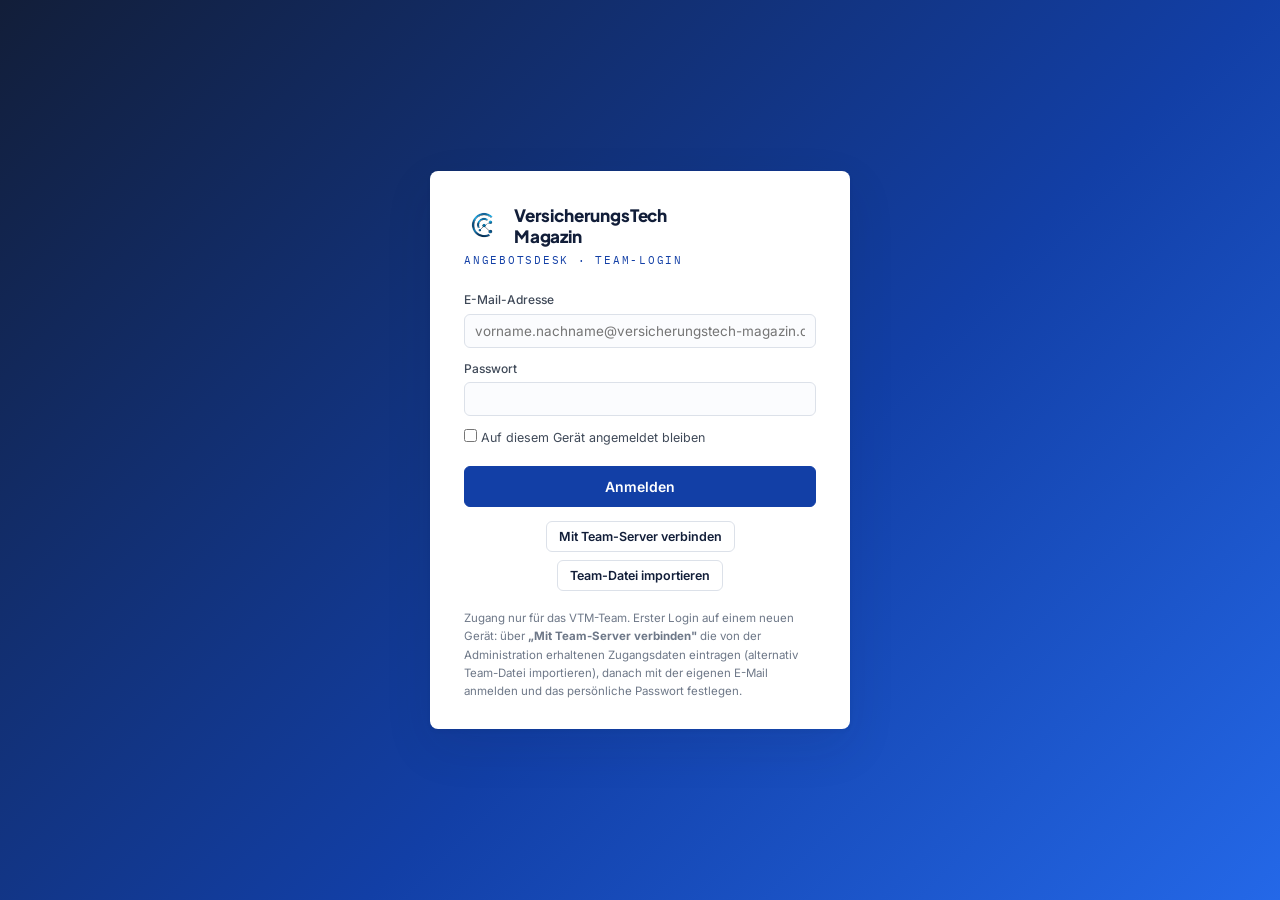
==== commit ce7d2261: "Team-Backend: Supabase-Synchronisation mit Merge-Logik Sync-Schicht (sync.js) mit optimistischer Spe" ====
--- a/index.html
+++ b/index.html
@@ -34,10 +34,18 @@
     <label class="login-remember"><input type="checkbox" id="login-remember"> Auf diesem Gerät angemeldet bleiben</label>
     <button type="submit" class="btn blue" id="login-submit">Anmelden</button>
     <div class="inline-actions" style="margin-top:14px;justify-content:center">
-      <button type="button" class="btn" onclick="document.getElementById('login-import').click()">Team-Daten importieren (JSON)</button>
+      <button type="button" class="btn" id="login-sync-toggle">Mit Team-Server verbinden</button>
+      <button type="button" class="btn" onclick="document.getElementById('login-import').click()">Team-Datei importieren</button>
       <input type="file" id="login-import" accept="application/json" style="display:none">
     </div>
-    <div class="lc-foot">Zugang nur für das VTM-Team. Neue Zugänge legt die Administration unter <b>Einstellungen → Benutzer</b> an; anschließend die exportierte Team-Datei (Einstellungen → Datensicherung) an die Person schicken und hier vor dem ersten Login importieren. Beim ersten Login wird das persönliche Passwort festgelegt.</div>
+    <div id="login-sync-form" style="display:none;margin-top:12px;border-top:1px solid var(--c-neutral-200);padding-top:12px">
+      <label><span>Server-URL (von der Administration erhalten)</span>
+        <input type="text" id="ls-url" placeholder="https://xxxx.supabase.co"></label>
+      <label><span>Zugangsschlüssel</span>
+        <input type="text" id="ls-key" placeholder="anon public key"></label>
+      <button type="button" class="btn blue" style="width:100%" id="ls-connect">Verbinden &amp; Team-Daten laden</button>
+    </div>
+    <div class="lc-foot">Zugang nur für das VTM-Team. Erster Login auf einem neuen Gerät: über <b>„Mit Team-Server verbinden"</b> die von der Administration erhaltenen Zugangsdaten eintragen (alternativ Team-Datei importieren), danach mit der eigenen E-Mail anmelden und das persönliche Passwort festlegen.</div>
   </form>
 </div>
 
@@ -62,6 +70,7 @@
     <div class="sb-user">
       <b id="sb-user-name">—</b>
       <span id="sb-user-role">—</span>
+      <div class="sync-status" id="sync-status"></div>
       <button onclick="Auth.logout()">Abmelden</button>
     </div>
   </aside>
@@ -345,6 +354,7 @@
 <div class="toast" id="toast" role="status" aria-live="polite"></div>
 
 <script src="data.js"></script>
+<script src="sync.js"></script>
 <script src="app.js"></script>
 </body>
 </html>
--- a/app.css
+++ b/app.css
@@ -87,6 +87,9 @@
 .sidebar .sb-user{border-top:1px solid rgba(255,255,255,.12);padding:14px 18px;font-size:12.5px}
 .sidebar .sb-user b{display:block;font-size:13px}
 .sidebar .sb-user span{color:rgba(255,255,255,.6);font-family:var(--font-mono);font-size:10.5px;letter-spacing:.08em;text-transform:uppercase}
+.sidebar .sb-user .sync-status{margin-top:6px;font-family:var(--font-mono);font-size:10px;letter-spacing:.04em;color:rgba(255,255,255,.5)}
+.sidebar .sb-user .sync-status[data-state="on"]{color:#7ee2a8}
+.sidebar .sb-user .sync-status[data-state="error"]{color:var(--c-brass-300)}
 .sidebar .sb-user button{margin-top:8px;background:transparent;border:1px solid rgba(255,255,255,.28);color:#fff;font-size:11.5px;padding:5px 10px;border-radius:var(--radius-m);cursor:pointer}
 .sidebar .sb-user button:hover{background:rgba(255,255,255,.12)}
 
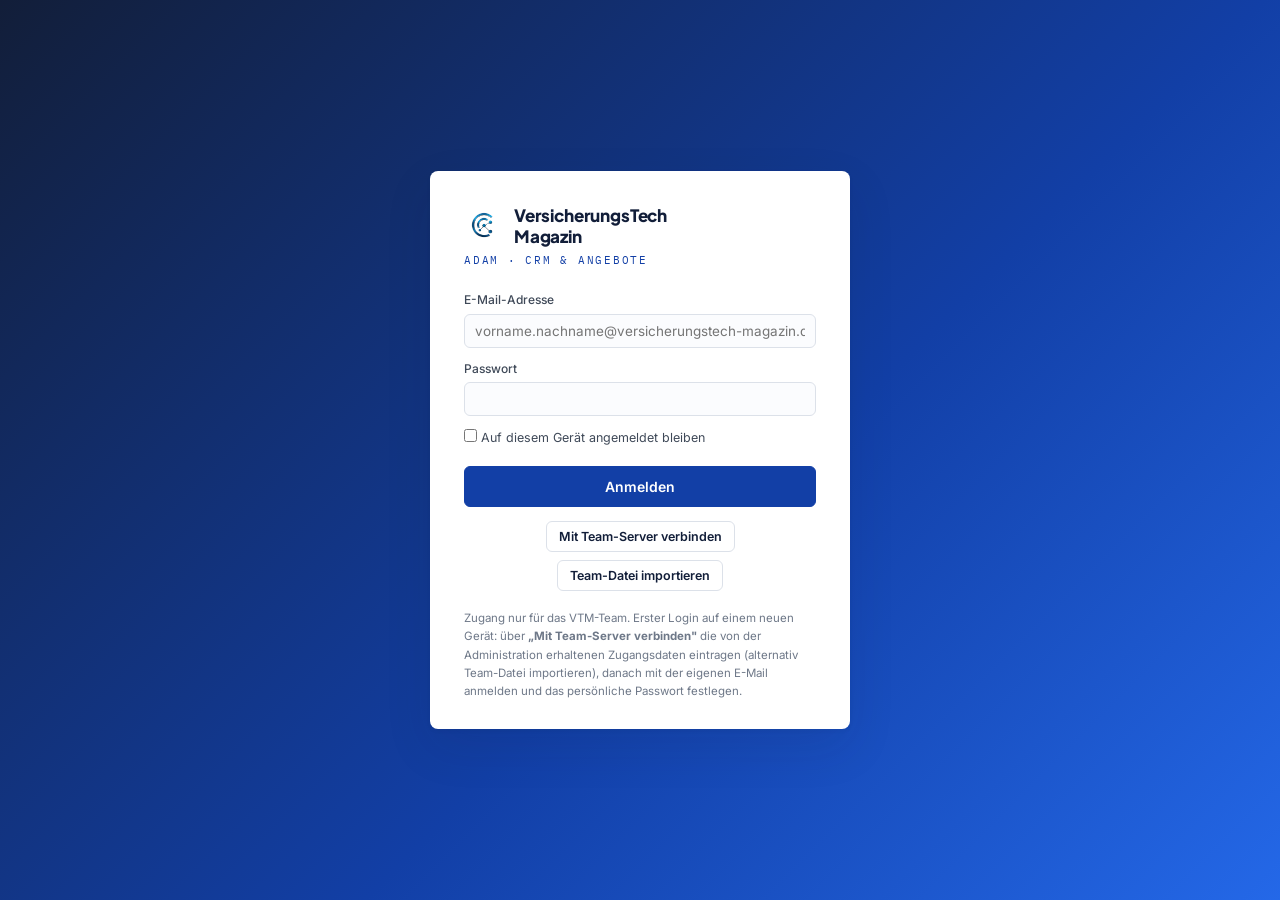
==== commit 549a7189: "ADAM: CRM für den Vertrieb (Firmen, Kontakte, Pipeline, Aufgaben, Berichte) Erweitert ADAM um ein in" ====
--- a/index.html
+++ b/index.html
@@ -4,11 +4,11 @@
 <meta charset="UTF-8">
 <meta name="viewport" content="width=device-width, initial-scale=1.0">
 <meta name="robots" content="noindex, nofollow">
-<title>VTM Angebotsdesk · Angebote, Verträge &amp; Rechnungen</title>
+<title>ADAM · CRM &amp; Angebote · VersicherungsTech Magazin</title>
 <link rel="icon" type="image/png" href="assets/vtm-logo-color.png">
 <link rel="preconnect" href="https://fonts.googleapis.com">
 <link href="https://fonts.googleapis.com/css2?family=Plus+Jakarta+Sans:wght@500;600;700;800&family=Inter:wght@400;500;600;700&family=Source+Serif+4:ital,opsz,wght@0,8..60,400;0,8..60,600;1,8..60,400&family=IBM+Plex+Mono:wght@400;500;600&display=swap" rel="stylesheet">
-<link rel="stylesheet" href="app.css">
+<link rel="stylesheet" href="app.css?v=15">
 </head>
 <body>
 
@@ -19,7 +19,7 @@
       <img src="assets/vtm-logo-color.png" alt="">
       <b>VersicherungsTech<br>Magazin</b>
     </div>
-    <div class="lc-sub">Angebotsdesk · Team-Login</div>
+    <div class="lc-sub">ADAM · CRM &amp; Angebote</div>
     <div class="login-error" id="login-error" role="alert"></div>
     <div class="login-info" id="login-info"></div>
     <label><span>E-Mail-Adresse</span>
@@ -54,17 +54,24 @@
   <aside class="sidebar">
     <div class="sb-brand">
       <img src="assets/vtm-logo-white.png" alt="">
-      <div><b>VTM Angebotsdesk</b><span>Sales · Master Next</span></div>
+      <div><b>ADAM</b><span>CRM &amp; Angebote</span></div>
     </div>
     <nav id="mainnav" aria-label="Hauptnavigation">
+      <button type="button" class="nav-search" onclick="CRM.openSearch()">Suchen …<kbd>Strg K</kbd></button>
       <a href="#/dashboard" data-nav="dashboard">Dashboard</a>
+      <div class="nv-sep">Vertrieb</div>
+      <a href="#/pipeline" data-nav="pipeline">Pipeline</a>
+      <a href="#/firmen" data-nav="firmen">Firmen</a>
+      <a href="#/kontakte" data-nav="kontakte">Kontakte</a>
+      <a href="#/aufgaben" data-nav="aufgaben">Aufgaben <span class="nv-count" id="nav-aufgaben-count" style="display:none"></span></a>
+      <div class="nv-sep">Angebote</div>
       <a href="#/angebote" data-nav="angebote">Angebote</a>
       <a href="#/neu" data-nav="neu">＋ Neues Angebot</a>
-      <a href="#/kunden" data-nav="kunden">Kunden</a>
+      <a href="#/freigaben" data-nav="freigaben">Freigaben <span class="nv-count" id="nav-freigaben-count" style="display:none"></span></a>
       <a href="#/katalog" data-nav="katalog">Produkte &amp; Leistungen</a>
-      <a href="#/freigaben" data-nav="freigaben">Freigaben <span class="nv-count" id="nav-freigaben-count" style="display:none"></span></a>
       <a href="#/vorlagen" data-nav="vorlagen">Vorlagen</a>
-      <div class="nv-sep">Verwaltung</div>
+      <div class="nv-sep">Auswertung &amp; Verwaltung</div>
+      <a href="#/berichte" data-nav="berichte">Berichte</a>
       <a href="#/einstellungen" data-nav="einstellungen">Einstellungen</a>
     </nav>
     <div class="sb-user">
@@ -82,7 +89,9 @@
       <div class="pagehead">
         <div><h1>Dashboard</h1><div class="ph-sub" id="dash-greeting"></div></div>
         <div class="spacer"></div>
-        <button class="btn blue" onclick="Views.newOffer()">＋ Neues Angebot</button>
+        <button type="button" class="btn" onclick="CRM.editAkt(null,{typ:'aufgabe'})">＋ Aufgabe</button>
+        <button type="button" class="btn" onclick="CRM.editDeal()">＋ Verkaufschance</button>
+        <button type="button" class="btn blue" onclick="Views.newOffer()">＋ Neues Angebot</button>
       </div>
       <div class="content" id="dash-content"></div>
     </section>
@@ -121,6 +130,7 @@
         <button class="btn" onclick="Editor.backToList()">← Angebote</button>
         <span class="eb-id" id="editor-id">—</span>
         <span id="editor-status"></span>
+        <span class="editor-links" id="editor-links"></span>
         <div class="spacer"></div>
         <span class="autosave" id="editor-autosave"></span>
         <button class="btn" onclick="Editor.save(true)">Speichern</button>
@@ -145,9 +155,15 @@
             <fieldset>
               <legend>Kunde</legend>
               <div class="row">
-                <label><span>Aus Kundenliste übernehmen</span>
-                  <select id="kunde-select" onchange="Editor.pickCustomer(this.value)"><option value="">— Kunde wählen —</option></select></label>
-                <label><span>&nbsp;</span><button type="button" class="btn" style="width:100%" onclick="Editor.saveAsCustomer()">Als Kunde speichern</button></label>
+                <label><span>Firma aus dem CRM</span>
+                  <select id="kunde-select" onchange="Editor.pickCustomer(this.value)"><option value="">— Firma wählen —</option></select></label>
+                <label><span>Ansprechpartner/in</span>
+                  <select id="kontakt-select" onchange="Editor.pickKontakt(this.value)"><option value="">— erst Firma wählen —</option></select></label>
+              </div>
+              <div class="row">
+                <label><span>Verkaufschance</span>
+                  <select id="deal-select" onchange="Editor.pickDeal(this.value)"><option value="">— wird beim Freigeben automatisch angelegt —</option></select></label>
+                <label><span>&nbsp;</span><button type="button" class="btn" style="width:100%" onclick="Editor.saveAsCustomer()">Eingaben im CRM speichern</button></label>
               </div>
               <div class="row">
                 <label class="single" style="grid-column:1/-1"><span>Firma</span><input type="text" data-k="kunde.firma" placeholder="Muster Versicherung AG"></label>
@@ -194,7 +210,7 @@
               </div>
               <textarea data-k="anschreiben" rows="7" placeholder="Persönliches Anschreiben ..."></textarea>
               <div class="inline-actions"><button type="button" class="btn" onclick="Editor.genAnschreiben()">Vorschlag aus Kundendaten erzeugen</button></div>
-              <div class="hint">Der Vorschlag ist ein Startpunkt. Bitte immer individuell anpassen.</div>
+              <div class="hint">Der Vorschlag ist ein Startpunkt. Bitte immer individuell anpassen. Links (https://…, www.…) und E-Mail-Adressen werden im Dokument automatisch klickbar.</div>
             </fieldset>
 
             <fieldset>
@@ -292,22 +308,55 @@
       </div>
     </section>
 
-    <!-- ===== KUNDEN ===== -->
-    <section class="view" id="view-kunden" hidden>
-      <div class="pagehead">
-        <div><h1>Kunden</h1><div class="ph-sub">Gemeinsamer Kundenstamm des Teams</div></div>
-        <div class="spacer"></div>
-        <button class="btn blue" onclick="Views.editCustomer()">＋ Neuer Kunde</button>
+    <!-- ===== PIPELINE ===== -->
+    <section class="view" id="view-pipeline" hidden><div id="pipeline-root"></div></section>
+
+    <!-- ===== FIRMEN ===== -->
+    <section class="view" id="view-firmen" hidden>
+      <div class="pagehead">
+        <div><h1>Firmen</h1><div class="ph-sub">Kunden, Interessenten und Leads – mit Kontakten, Verkaufschancen und Verlauf</div></div>
+        <div class="spacer"></div>
+        <button type="button" class="btn" onclick="document.getElementById('kunden-import-file').click()">Excel/CSV importieren</button>
+        <input type="file" id="kunden-import-file" accept=".xlsx,.csv,.tsv,.txt" style="display:none" onchange="ContactImport.handleFile(this)">
+        <button type="button" class="btn blue" onclick="CRM.editFirma()">＋ Neue Firma</button>
       </div>
       <div class="content">
         <div class="toolbar">
-          <input type="search" id="kunden-search" placeholder="Suchen: Firma, Ansprechpartner, Ort …" aria-label="Kunden durchsuchen">
+          <input type="search" id="firmen-search" placeholder="Suchen: Firma, Ort, Ansprechpartner …" aria-label="Firmen durchsuchen">
+          <select id="firmen-status" aria-label="Nach Status filtern"><option value="">Alle Status</option></select>
+          <select id="firmen-branche" aria-label="Nach Branche filtern"><option value="">Alle Branchen</option></select>
+          <select id="firmen-owner" aria-label="Nach Betreuung filtern"><option value="">Alle Betreuer</option></select>
           <div class="spacer"></div>
-          <span class="result-count" id="kunden-count"></span>
+          <span class="result-count" id="firmen-count"></span>
         </div>
-        <div class="card table-scroll" id="kunden-table"></div>
-      </div>
-    </section>
+        <div class="card table-scroll" id="firmen-table"></div>
+      </div>
+    </section>
+    <section class="view" id="view-firma" hidden><div id="firma-root"></div></section>
+
+    <!-- ===== KONTAKTE ===== -->
+    <section class="view" id="view-kontakte" hidden>
+      <div class="pagehead">
+        <div><h1>Kontakte</h1><div class="ph-sub">Alle Ansprechpartner über alle Firmen hinweg</div></div>
+        <div class="spacer"></div>
+        <button type="button" class="btn blue" onclick="CRM.editKontakt()">＋ Neuer Kontakt</button>
+      </div>
+      <div class="content">
+        <div class="toolbar">
+          <input type="search" id="kontakte-search" placeholder="Suchen: Name, E-Mail, Funktion, Firma …" aria-label="Kontakte durchsuchen">
+          <select id="kontakte-rolle" aria-label="Nach Rolle filtern"><option value="">Alle Rollen</option></select>
+          <div class="spacer"></div>
+          <span class="result-count" id="kontakte-count"></span>
+        </div>
+        <div class="card table-scroll" id="kontakte-table"></div>
+      </div>
+    </section>
+    <section class="view" id="view-kontakt" hidden><div id="kontakt-root"></div></section>
+
+    <!-- ===== VERKAUFSCHANCE, AUFGABEN, BERICHTE ===== -->
+    <section class="view" id="view-deal" hidden><div id="deal-root"></div></section>
+    <section class="view" id="view-aufgaben" hidden><div id="aufgaben-root"></div></section>
+    <section class="view" id="view-berichte" hidden><div id="berichte-root"></div></section>
 
     <!-- ===== KATALOG ===== -->
     <section class="view" id="view-katalog" hidden>
@@ -353,8 +402,10 @@
 
 <div class="toast" id="toast" role="status" aria-live="polite"></div>
 
-<script src="data.js"></script>
-<script src="sync.js"></script>
-<script src="app.js"></script>
+<script src="data.js?v=15"></script>
+<script src="sync.js?v=15"></script>
+<script src="import.js?v=15"></script>
+<script src="crm.js?v=15"></script>
+<script src="app.js?v=15"></script>
 </body>
 </html>
--- a/app.css
+++ b/app.css
@@ -106,6 +106,8 @@
   .sidebar .sb-brand{border-bottom:none;padding:10px 14px;flex:none}
   .sidebar nav{display:flex;padding:6px;flex:none}
   .sidebar nav .nv-sep{display:none}
+  .sidebar nav .nav-search{width:auto;margin:0 6px 0 0;white-space:nowrap}
+  .sidebar nav .nav-search kbd{display:none}
   .sidebar nav a{white-space:nowrap;border-left:none;border-bottom:2.5px solid transparent}
   .sidebar nav a[aria-current="page"]{border-bottom-color:var(--c-blue-600)}
   .sidebar .sb-user{display:none}
@@ -248,16 +250,195 @@
 .totals .trow.grand{font-weight:800;font-size:15px;border-top:1px solid var(--border-soft);margin-top:6px;padding-top:8px}
 .totals .trow .neg{color:var(--text-secondary)}
 
+/* ============ CRM ============ */
+/* Filter in Kopf- und Werkzeugleisten nicht auf volle Breite ziehen */
+.pagehead select,.toolbar select{width:auto;min-width:160px}
+.toolbar input[type=search]{width:auto;flex:1 1 240px;max-width:420px}
+table.data td a.rowlink{color:var(--text-primary);text-decoration:none}
+/* Aktionen in Kartenüberschriften: rechts neben der Linie, normale Schrift */
+.card h2::after{order:2}
+.card h2 .h2-action{order:3;margin-left:0}
+.card h2 .h2-action .btn{font-family:var(--font-body);letter-spacing:0;text-transform:none;font-size:12px;padding:5px 11px;font-weight:600}
+table.data td a.rowlink:hover{color:var(--action);text-decoration:underline}
+/* Suche in der Seitenleiste */
+.sidebar nav .nav-search{display:flex;align-items:center;justify-content:space-between;width:100%;gap:8px;background:rgba(255,255,255,.07);border:1px solid rgba(255,255,255,.16);color:rgba(255,255,255,.75);font-size:12.5px;padding:8px 12px;border-radius:var(--radius-m);margin-bottom:10px;cursor:pointer;text-align:left}
+.sidebar nav .nav-search:hover{background:rgba(255,255,255,.12);color:#fff}
+kbd{font-family:var(--font-mono);font-size:10px;border:1px solid currentColor;border-radius:4px;padding:1px 5px;opacity:.75}
+
+/* Status: Firmen-Lebenszyklus (fs-) und Pipeline-Phasen (ds-) */
+.badge.fs-lead{background:var(--c-neutral-100);color:var(--c-neutral-700)}
+.badge.fs-interessent{background:var(--c-blue-100);color:var(--c-blue-800)}
+.badge.fs-kunde{background:var(--c-success-bg);color:var(--c-success)}
+.badge.fs-inaktiv{background:var(--c-neutral-100);color:var(--text-muted)}
+.badge.ds-lead{background:var(--c-neutral-100);color:var(--c-neutral-700)}
+.badge.ds-qualifiziert{background:var(--action-soft);color:var(--action)}
+.badge.ds-angebot{background:var(--c-blue-100);color:var(--c-blue-800)}
+.badge.ds-verhandlung{background:var(--c-warning-bg);color:var(--c-warning)}
+.badge.ds-gewonnen{background:var(--c-success-bg);color:var(--c-success)}
+.badge.ds-verloren{background:var(--c-danger-bg);color:var(--c-danger)}
+.pagehead h1 .badge,.pagehead h1 .chip{vertical-align:middle;margin-left:6px}
+.chip{display:inline-block;font-family:var(--font-mono);font-size:10px;letter-spacing:.04em;background:var(--action-soft);color:var(--action);border:1px solid var(--border-electric);border-radius:99px;padding:1px 8px;white-space:nowrap;font-weight:500}
+.avatar{display:inline-flex;align-items:center;justify-content:center;width:22px;height:22px;border-radius:50%;background:var(--surface-dark);color:#fff;font-family:var(--font-mono);font-size:9.5px;font-weight:600;text-transform:uppercase;flex:none}
+.overdue{color:var(--c-danger);font-weight:600}
+.mono{font-family:var(--font-mono);font-size:12px;font-variant-numeric:tabular-nums}
+.btn-link{background:none;border:none;color:var(--action);font-size:12px;font-weight:600;cursor:pointer;padding:2px 4px;text-decoration:underline;text-underline-offset:2px}
+.btn-link:hover{color:var(--action-hover)}
+.btn-link.danger{color:var(--c-danger)}
+.btn-link.plain{color:var(--text-primary);font-size:inherit;font-weight:inherit;padding:0;text-decoration:none;text-align:left}
+.btn-link.plain:hover{color:var(--action);text-decoration:underline}
+a.btn{display:inline-block;text-decoration:none}
+
+/* Brotkrumen + Editor-Verknüpfungen */
+.crumbs{display:flex;gap:6px;align-items:center;font-family:var(--font-mono);font-size:10.5px;letter-spacing:.06em;color:var(--text-muted);margin-bottom:3px}
+.crumbs a{color:var(--action);text-decoration:none}
+.crumbs a:hover{text-decoration:underline}
+.editor-links{font-size:12px}
+.editor-links a{color:var(--action)}
+
+/* Listen mit Seitenwerten */
+.list-plain .lp-main{min-width:0;display:flex;flex-direction:column;gap:1px}
+.list-plain .lp-main a{color:var(--text-primary);text-decoration:none}
+.list-plain .lp-main a:hover{color:var(--action);text-decoration:underline}
+.list-plain .lp-main span a{color:var(--action)}
+.list-plain .lp-side{display:flex;gap:8px;align-items:center;flex:none;font-size:12px}
+.list-plain li.task-li,.list-plain li.task-row{justify-content:flex-start;gap:12px}
+.list-plain li.task-row .lp-main,.list-plain li.task-li .lp-main{flex:1}
+.list-plain li input[type=checkbox]{width:17px;height:17px;flex:none;accent-color:var(--action);cursor:pointer}
+.task-row.done .lp-main b{text-decoration:line-through;color:var(--text-muted)}
+.task-group.tg-overdue{border-left:3px solid var(--c-danger)}
+.task-group.tg-today{border-left:3px solid var(--action)}
+
+/* KPI-Kacheln kompakt */
+.kpi-row.slim{grid-template-columns:repeat(auto-fit,minmax(140px,1fr))}
+.kpi-row.slim .kpi-tile{padding:12px 16px}
+.kpi-row.slim .kt-value{font-size:19px}
+.kpi-tile .kt-value.small{font-size:16px;padding-top:4px}
+
+/* Detailansichten */
+.detail-grid{display:grid;grid-template-columns:minmax(0,1.7fr) minmax(300px,1fr);gap:16px;align-items:start}
+.dg-main,.dg-side{display:flex;flex-direction:column;gap:16px;min-width:0}
+@media(max-width:1100px){.detail-grid{grid-template-columns:1fr}}
+dl.kv{display:grid;grid-template-columns:auto 1fr;gap:7px 14px;font-size:13px}
+dl.kv dt{font-family:var(--font-mono);font-size:10px;letter-spacing:.1em;text-transform:uppercase;color:var(--text-muted);padding-top:3px;white-space:nowrap}
+dl.kv dd{min-width:0;overflow-wrap:anywhere}
+dl.kv dd .sub{display:block;font-size:11px;color:var(--text-muted)}
+
+/* Composer (Schnellerfassung) */
+.composer label{margin-bottom:10px}
+.composer .row{margin-bottom:6px}
+.seg{display:inline-flex;border:1px solid var(--c-neutral-200);border-radius:var(--radius-m);overflow:hidden;margin-bottom:12px;flex-wrap:wrap}
+.seg button{background:#fff;border:none;border-right:1px solid var(--c-neutral-200);padding:7px 13px;font-size:12.5px;font-weight:600;color:var(--text-secondary);cursor:pointer}
+.seg button:last-child{border-right:none}
+.seg button:hover{background:var(--action-soft);color:var(--action)}
+.seg button.active{background:var(--action);color:#fff}
+.toolbar .seg{margin-bottom:0}
+
+/* Timeline */
+.tl-group{font-family:var(--font-mono);font-size:10px;letter-spacing:.14em;text-transform:uppercase;color:var(--text-muted);margin:4px 0 8px}
+.timeline{list-style:none;margin:0 0 14px}
+.tl-item{display:grid;grid-template-columns:92px 1fr auto;gap:12px;padding:10px 0;border-bottom:1px solid var(--border-soft);align-items:start}
+.tl-item:last-child{border-bottom:none}
+.tl-type{display:flex;gap:6px;align-items:center;font-family:var(--font-mono);font-size:10px;letter-spacing:.08em;text-transform:uppercase;color:var(--action);font-weight:600;padding-top:2px}
+.tl-type input{width:16px;height:16px;accent-color:var(--action);cursor:pointer}
+.tl-item.tl-system .tl-type{color:var(--text-muted)}
+.tl-item.tl-system .tl-head b{font-weight:500;color:var(--text-secondary)}
+.tl-item.tl-aufgabe .tl-type{color:var(--c-warning)}
+.tl-item.done .tl-head b{text-decoration:line-through;color:var(--text-muted)}
+.tl-head{display:flex;flex-direction:column;gap:1px;font-size:13px}
+.tl-meta{font-size:11.5px;color:var(--text-muted)}
+.tl-meta a{color:var(--text-secondary);text-decoration:none;border-bottom:1px dotted var(--c-neutral-300)}
+.tl-meta a:hover{color:var(--action);border-bottom-color:var(--action)}
+.tl-meta.overdue{color:var(--c-danger)}
+.tl-text{font-size:13px;color:var(--text-secondary);margin-top:4px;line-height:1.55;overflow-wrap:anywhere}
+.tl-actions{display:flex;gap:2px;opacity:.55}
+.tl-item:hover .tl-actions,.tl-item:focus-within .tl-actions{opacity:1}
+.timeline.compact .tl-item{grid-template-columns:78px 1fr;padding:8px 0}
+.timeline.compact .tl-actions{display:none}
+@media(max-width:700px){.tl-item{grid-template-columns:1fr}.tl-actions{opacity:1}}
+
+/* Pipeline-Stepper */
+.stepper{display:flex;gap:6px;margin-bottom:14px;flex-wrap:wrap}
+.stepper .step{flex:1 1 110px;background:#fff;border:1px solid var(--c-neutral-200);border-radius:var(--radius-m);padding:9px 10px;font-size:12.5px;font-weight:700;color:var(--text-secondary);cursor:pointer;text-align:center;display:flex;flex-direction:column;gap:1px}
+.stepper .step small{font-family:var(--font-mono);font-size:10px;font-weight:500;color:var(--text-muted)}
+.stepper .step:hover{border-color:var(--action);color:var(--action)}
+.stepper .step.done{background:var(--action-soft);border-color:var(--border-electric);color:var(--action)}
+.stepper .step.current{background:var(--action);border-color:var(--action);color:#fff}
+.stepper .step.current small{color:var(--c-blue-100)}
+.stepper .step.won{flex:0 1 110px;color:var(--c-success);justify-content:center}
+.stepper .step.won.current{background:var(--c-success);border-color:var(--c-success);color:#fff}
+.stepper .step.lost{flex:0 1 110px;color:var(--c-danger);justify-content:center}
+.stepper .step.lost.current{background:var(--c-danger);border-color:var(--c-danger);color:#fff}
+
+/* Kanban */
+.kanban{display:flex;gap:12px;overflow-x:auto;align-items:flex-start;padding-bottom:12px}
+.kcol{flex:1 0 196px;min-width:196px;background:var(--c-neutral-100);border-radius:var(--radius-l);padding:10px;border:2px solid transparent;transition:border-color .16s,background .16s}
+.kcol.drop{border-color:var(--action);border-style:dashed;background:var(--action-soft)}
+.kcol-gewonnen,.kcol-verloren{flex:1 0 168px;min-width:168px;background:var(--surface-muted)}
+.kcol-head{display:flex;justify-content:space-between;align-items:center;font-size:13px}
+.kcol-head b{font-family:var(--font-display);font-weight:800}
+.kcol-n{font-family:var(--font-mono);font-size:10.5px;background:#fff;border-radius:99px;padding:1px 8px;color:var(--text-secondary)}
+.kcol-gewonnen .kcol-head b{color:var(--c-success)}
+.kcol-verloren .kcol-head b{color:var(--c-danger)}
+.kcol-sum{font-family:var(--font-mono);font-size:10.5px;color:var(--text-muted);margin:2px 0 10px}
+.kcol-body{display:flex;flex-direction:column;gap:8px;min-height:60px}
+.kcol-empty{border:1px dashed var(--c-neutral-300);border-radius:var(--radius-m);padding:14px 8px;text-align:center;font-size:11.5px;color:var(--text-muted)}
+.kcard{display:flex;flex-direction:column;gap:3px;min-width:0;overflow-wrap:break-word;hyphens:auto;-webkit-hyphens:auto;background:#fff;border:1px solid var(--c-neutral-200);border-radius:var(--radius-m);padding:10px 11px;text-decoration:none;color:var(--text-primary);box-shadow:0 1px 2px rgb(18 30 57 / .05);cursor:grab;transition:border-color .16s,box-shadow .16s}
+.kcard:hover{border-color:var(--border-electric);box-shadow:var(--shadow-soft)}
+.kcard.dragging{opacity:.45}
+.kcard b{font-size:13px;line-height:1.3}
+.kc-firma{font-size:11.5px;color:var(--text-secondary)}
+.kc-row{display:flex;justify-content:space-between;align-items:center;margin-top:3px}
+.kc-chance{font-family:var(--font-mono);font-size:10.5px;color:var(--text-muted)}
+.kc-foot{display:flex;flex-wrap:wrap;justify-content:space-between;align-items:center;gap:6px;font-size:11px;color:var(--text-muted);border-top:1px solid var(--border-soft);padding-top:6px;margin-top:4px}
+.kc-tags{display:flex;gap:5px;align-items:center}
+
+/* Diagramme (Balken/Säulen) – Electric als primäre Datenreihe */
+.bars{display:flex;flex-direction:column;gap:9px}
+.bar-row{display:grid;grid-template-columns:110px 1fr auto;gap:10px;align-items:center;font-size:12.5px}
+.bar-label{color:var(--text-secondary)}
+.bar{height:10px;background:var(--c-neutral-100);border-radius:99px;overflow:hidden}
+.bar>span{display:block;height:100%;background:var(--action);border-radius:99px}
+.bar-val{font-family:var(--font-mono);font-size:11.5px;text-align:right;white-space:nowrap;font-variant-numeric:tabular-nums}
+.bar-val small{color:var(--text-muted);font-size:10.5px}
+.cols{display:grid;grid-template-columns:repeat(12,1fr);gap:6px;align-items:end;height:190px;padding-top:6px}
+.col{display:flex;flex-direction:column;align-items:center;justify-content:flex-end;height:100%;gap:4px;min-width:0}
+.col-val{font-family:var(--font-mono);font-size:9.5px;color:var(--text-secondary);white-space:nowrap;min-height:13px}
+.col-bar{flex:1;width:100%;max-width:34px;display:flex;align-items:flex-end;background:var(--c-neutral-100);border-radius:4px 4px 0 0}
+.col-bar>span{display:block;width:100%;background:var(--action);border-radius:4px 4px 0 0}
+.col-label{font-family:var(--font-mono);font-size:10px;color:var(--text-muted)}
+
+/* Schnellsuche */
+.qs-results{max-height:52vh;overflow-y:auto;margin-top:10px}
+.qs-group{font-family:var(--font-mono);font-size:10px;letter-spacing:.14em;text-transform:uppercase;color:var(--text-muted);margin:12px 0 4px}
+.qs-item{display:flex;flex-direction:column;gap:1px;padding:8px 10px;border-radius:var(--radius-m);text-decoration:none;color:var(--text-primary);border:1px solid transparent}
+.qs-item span{font-size:11.5px;color:var(--text-muted)}
+.qs-item:hover,.qs-item.active{background:var(--action-soft);border-color:var(--border-electric)}
+
 /* ============ PREVIEW / DOKUMENT ============ */
 .previewpane{background:var(--c-neutral-100);border-left:1px solid var(--c-neutral-200);padding:28px 20px;overflow-y:auto;display:flex;flex-direction:column;align-items:center;gap:24px}
-.sheet{background:#fff;width:210mm;max-width:100%;min-height:296mm;box-shadow:var(--shadow-medium);padding:20mm 18mm 26mm;position:relative;font-size:10.5pt;color:var(--text-primary)}
-
-.doc-band{background:var(--surface-dark);background-image:var(--gradient-brand);color:#fff;margin:-20mm -18mm 0;padding:9mm 18mm 8mm;display:flex;justify-content:space-between;align-items:flex-end;print-color-adjust:exact;-webkit-print-color-adjust:exact}
-.doc-band .wordmark b{font-family:var(--font-display);font-size:17pt;font-weight:800;letter-spacing:-.01em;display:block;line-height:1.15}
-.doc-band .wordmark i{font-style:italic;font-size:8.5pt;color:var(--c-blue-100);font-family:var(--font-editorial)}
-.doc-band .doctype{text-align:right}
-.doc-band .doctype b{font-family:var(--font-mono);font-size:12pt;letter-spacing:.28em;color:#fff;display:block}
-.doc-band .doctype span{font-family:var(--font-mono);font-size:8pt;color:var(--c-blue-100);letter-spacing:.1em}
+.sheet{background:#fff;width:210mm;max-width:100%;min-height:296mm;box-shadow:var(--shadow-medium);padding:0;position:relative;font-size:10.5pt;color:var(--text-primary)}
+
+/* ---- Seitenrahmen: Kopf (Logo) und Fuß liegen in thead/tfoot der
+   Rahmentabelle. Beim Druck wiederholt die Layout-Engine beide
+   Gruppen auf jeder Seite – das funktioniert zuverlässig in allen
+   Druckpfaden (auch Druckertreiber wie 'Microsoft Print to PDF'),
+   anders als position:fixed. ---- */
+table.page-frame{width:100%;min-height:296mm;border-collapse:collapse}
+td.pf-head{padding:10mm 18mm 0}
+.doc-head{display:flex;justify-content:space-between;align-items:flex-end;padding-bottom:4mm}
+.dh-brand{display:flex;gap:4mm;align-items:center}
+.dh-brand img{height:11mm;width:auto}
+.dh-word b{font-family:var(--font-display);font-size:11pt;font-weight:800;letter-spacing:-.01em;line-height:1.12;display:block}
+.dh-word i{font-style:italic;font-size:6.8pt;color:var(--text-secondary);font-family:var(--font-editorial)}
+.dh-type{text-align:right}
+.dh-type b{font-family:var(--font-mono);font-size:11pt;letter-spacing:.26em;color:var(--action);display:block;font-weight:600}
+.dh-type span{font-family:var(--font-mono);font-size:7.5pt;color:var(--text-secondary);letter-spacing:.08em}
+td.pf-head .signal-line{margin:0}
+td.pf-head .head-gap{height:8mm}
+td.page-body{padding:0 18mm;vertical-align:top}
+td.pf-foot{padding:0 18mm 9mm;vertical-align:bottom}
+td.pf-foot .foot-gap{height:7mm}
+.doc-foot{border-top:1px solid var(--border-soft);padding-top:2.5mm;font-family:var(--font-mono);font-size:6.6pt;color:var(--text-secondary);display:flex;justify-content:space-between;gap:5mm;line-height:1.6}
 
 /* Signature: Signal Line – eine Linie, ein seltener Lichtimpuls */
 .signal-line{height:2px;margin:0 -18mm 9mm;background:var(--gradient-brand);position:relative;overflow:hidden;print-color-adjust:exact;-webkit-print-color-adjust:exact}
@@ -271,16 +452,18 @@
 .eyebrow.research::before{color:var(--c-brass-500)}
 .doc h1{font-family:var(--font-display);font-size:16pt;font-weight:800;letter-spacing:-.01em;margin-bottom:1.5mm;line-height:1.2}
 .doc .sub{color:var(--text-secondary);font-size:10pt;margin-bottom:6mm}
-.doc h2{font-family:var(--font-mono);font-size:9pt;letter-spacing:.16em;text-transform:uppercase;color:var(--text-primary);font-weight:600;border-bottom:1px solid var(--border-medium);padding-bottom:1.5mm;margin:8mm 0 3.5mm}
+.doc h2{font-family:var(--font-mono);font-size:9pt;letter-spacing:.16em;text-transform:uppercase;color:var(--text-primary);font-weight:600;border-bottom:1px solid var(--border-medium);padding-bottom:1.5mm;margin:8mm 0 3.5mm;break-after:avoid;page-break-after:avoid}
 .doc h2 .h2i{color:var(--text-muted);font-weight:500;margin-right:2.5mm}
 .doc p{margin-bottom:2.5mm;line-height:1.6;color:var(--c-cobalt-900)}
+.doc a{color:var(--action);text-decoration:underline;text-underline-offset:1.5px;overflow-wrap:anywhere;print-color-adjust:exact;-webkit-print-color-adjust:exact}
 .doc p.anschreiben{font-family:var(--font-editorial);font-size:10.5pt;line-height:1.7}
 .meta-grid{display:grid;grid-template-columns:1fr 1fr;gap:6mm;margin-bottom:7mm}
 .meta-box{background:var(--action-soft);padding:4mm 5mm;border-left:2.5px solid var(--action);print-color-adjust:exact;-webkit-print-color-adjust:exact}
 .meta-box .mb-label{font-family:var(--font-mono);font-size:7pt;letter-spacing:.16em;text-transform:uppercase;color:var(--action);margin-bottom:1.5mm}
 .meta-box div{font-size:9.5pt;line-height:1.55}
+.meta-box b{font-weight:600}
 .meta-line{display:flex;gap:4mm;flex-wrap:wrap;font-family:var(--font-mono);font-size:8pt;color:var(--text-secondary);margin-bottom:7mm}
-.meta-line b{color:var(--text-primary)}
+.meta-line b{color:var(--text-primary);font-weight:500}
 
 .kpis{display:grid;grid-template-columns:repeat(4,1fr);gap:3mm;margin:2mm 0 6mm}
 .kpi{background:var(--surface-dark);color:#fff;text-align:center;padding:4mm 2mm;print-color-adjust:exact;-webkit-print-color-adjust:exact}
@@ -333,7 +516,11 @@
 .history li:last-child{border-bottom:none}
 .history .h-ts{font-family:var(--font-mono);font-size:10.5px;color:var(--text-muted);white-space:nowrap;padding-top:1px}
 
-/* ============ PRINT ============ */
+/* ============ PRINT ============
+   @page margin:0 unterdrückt die Browser-Kopf-/Fußzeilen (Datum,
+   Titel, URL). Die eigenen Ränder entstehen über den Seitenrahmen:
+   position:fixed wiederholt Kopf und Fuß auf jeder Seite, die
+   thead/tfoot-Platzhalter reservieren den Platz dafür. */
 @media print{
   body{background:#fff}
   .sidebar,.pagehead,.editor-bar,.tabs,.formpane,.modal-bg,.toast,.content,.login-screen{display:none !important}
@@ -341,12 +528,18 @@
   .editor-layout{display:block;min-height:auto}
   .previewpane{background:#fff;border:none;padding:0;display:block}
   .sheet{box-shadow:none;width:auto;min-height:auto;padding:0;margin:0}
-  .doc-band{margin:0;padding:9mm 12mm 8mm}
-  .signal-line{margin:0 0 9mm}
-  .signal-line::after{display:none}
-  .doc-footer{position:fixed;bottom:0;left:0;right:0}
+  table.page-frame{min-height:0}
+  td.pf-head{padding:7mm 14mm 0}
+  td.pf-head .head-gap{height:5mm}
+  td.pf-foot{padding:0 14mm 7mm}
+  td.pf-foot .foot-gap{height:4mm}
+  /* Mindesthöhe: Fußzeile sitzt auch bei kurzen Dokumenten unten */
+  td.page-body{padding:0 14mm;height:230mm}
+  .closing{break-inside:avoid;page-break-inside:avoid}
+  .signal-line::after{animation:none;display:none}
+  table.postable tr,.meta-box,.kpi,.paybox,.sig-grid,.pos{break-inside:avoid;page-break-inside:avoid}
   body.print-angebot #sheet-vertrag,body.print-angebot #sheet-rechnung{display:none !important}
   body.print-vertrag #sheet-angebot,body.print-vertrag #sheet-rechnung{display:none !important}
   body.print-rechnung #sheet-angebot,body.print-rechnung #sheet-vertrag{display:none !important}
-  @page{size:A4;margin:16mm 16mm 22mm}
+  @page{size:A4;margin:0}
 }
